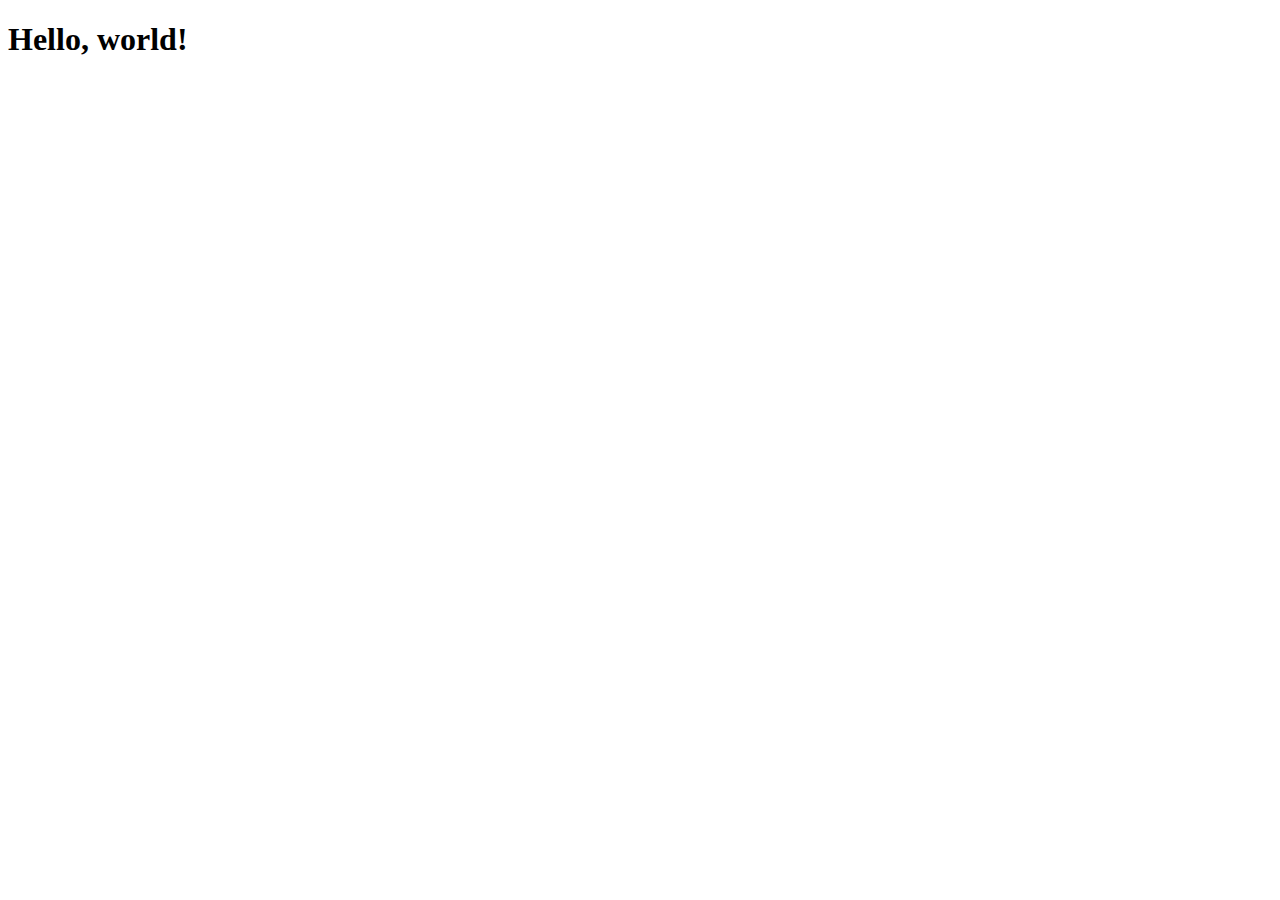
==== index.html @ 7ccb7a23 "Test" ====
<!doctype html>
<html lang="en">
  <head>
    <!-- Required meta tags -->
    <meta charset="utf-8">
    <meta name="viewport" content="width=device-width, initial-scale=1, shrink-to-fit=no">

    <title>TEST</title>
  </head>
  <body>
    <h1>Hello, world! </h1>

  </body>
</html>
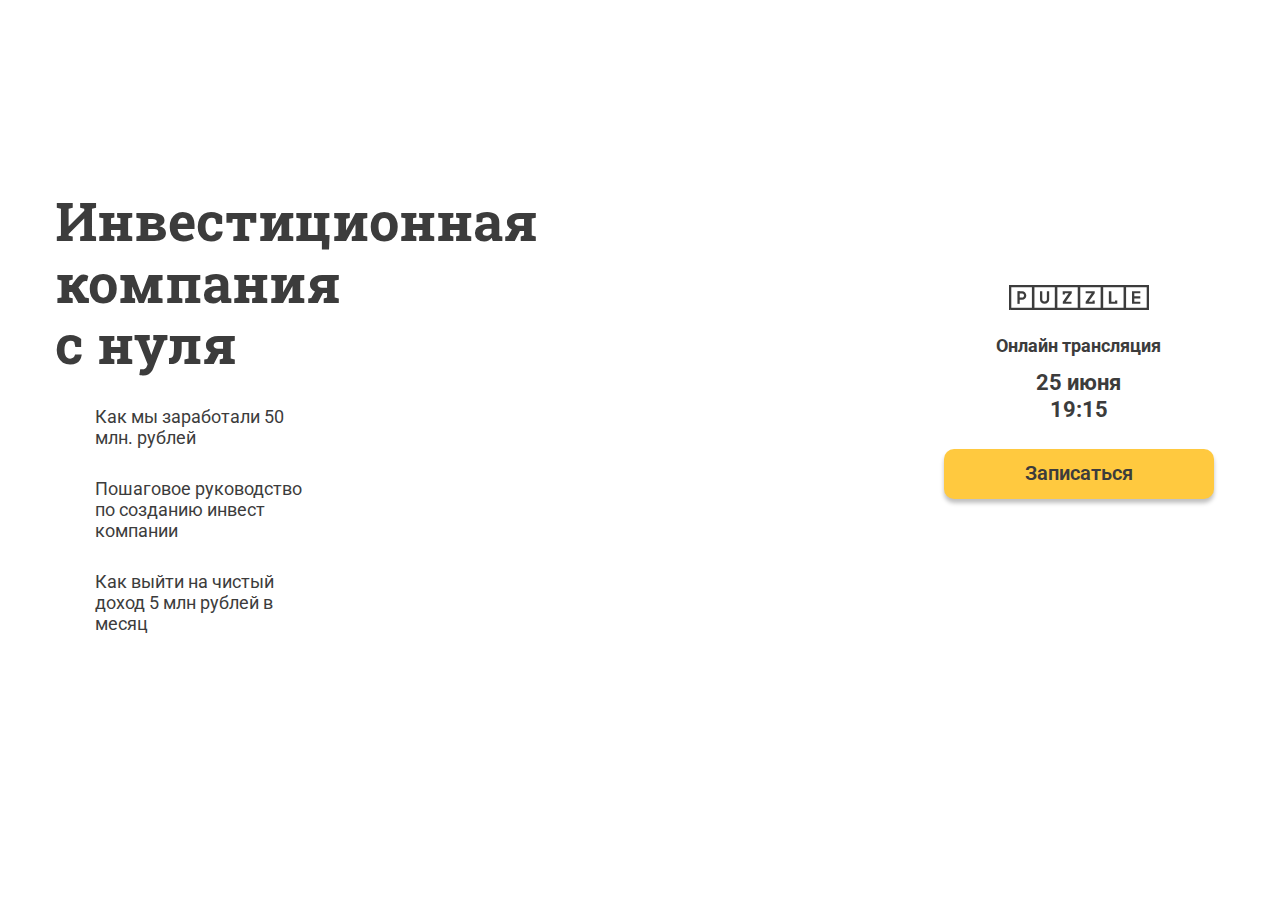
==== commit 1c6fafed: "First screen" ====
--- a/index.html
+++ b/index.html
@@ -5,10 +5,54 @@
     <meta charset="utf-8">
     <meta name="viewport" content="width=device-width, initial-scale=1, shrink-to-fit=no">
 
-    <title>TEST</title>
+    <!-- Bootstrap CSS -->
+    <link rel="stylesheet" href="https://stackpath.bootstrapcdn.com/bootstrap/4.3.1/css/bootstrap.min.css" integrity="sha384-ggOyR0iXCbMQv3Xipma34MD+dH/1fQ784/j6cY/iJTQUOhcWr7x9JvoRxT2MZw1T" crossorigin="anonymous">
+    <link href="https://fonts.googleapis.com/css?family=Open+Sans:300,400,600,700,800&amp;subset=cyrillic-ext" rel="stylesheet">
+    <link rel="stylesheet" href="https://use.fontawesome.com/releases/v5.8.2/css/all.css" integrity="sha384-oS3vJWv+0UjzBfQzYUhtDYW+Pj2yciDJxpsK1OYPAYjqT085Qq/1cq5FLXAZQ7Ay" crossorigin="anonymous">
+
+
+    <link rel="stylesheet" href="css/course/main.css">
+    <link rel="stylesheet" href="css/webinar/webinar.css">
+    <title>Puzzle-study</title>
   </head>
   <body>
-    <h1>Hello, world! </h1>
+    <header class="container w_header">
+      <div class="row align-items-center no-gutters">
+        <div class="col-12 col-lg-3 w_header_left">
+          <h1>Инвестиционная компания с нуля</h1>
+          <ul>
+            <li>Как мы заработали 50 млн. рублей</li>
+            <li>Пошаговое руководство по созданию инвест компании</li>
+            <li>Как выйти на чистый доход 5 млн рублей в месяц</li>
+          </ul>
+        </div>
+        <div class="col-12 col-lg-6 w_header_center">
+          <img class="d-lg-none" src="img/webinar/main.svg" alt="">
+        </div>
+        <div class="col-12 col-lg-3 w_header_right">
+          <div class="w_logo_holder">
+            <img src="img/webinar/logo.svg" alt="">
+          </div>
+          <p>Онлайн трансляция</p>
+          <div class="w_date">
+            <p>25 июня<br>19:15</p>
+          </div>
+          <a href="#" class="form-button">Записаться</a>
+        </div>
+
+      </div>
+    </header>
+
+    <!-- Optional JavaScript -->
+    <!-- jQuery first, then Popper.js, then Bootstrap JS -->
+    <script
+  src="https://code.jquery.com/jquery-3.4.1.min.js"
+  integrity="sha256-CSXorXvZcTkaix6Yvo6HppcZGetbYMGWSFlBw8HfCJo="
+  crossorigin="anonymous"></script>
+    <script src="https://cdnjs.cloudflare.com/ajax/libs/popper.js/1.14.7/umd/popper.min.js" integrity="sha384-UO2eT0CpHqdSJQ6hJty5KVphtPhzWj9WO1clHTMGa3JDZwrnQq4sF86dIHNDz0W1" crossorigin="anonymous"></script>
+    <script src="https://stackpath.bootstrapcdn.com/bootstrap/4.3.1/js/bootstrap.min.js" integrity="sha384-JjSmVgyd0p3pXB1rRibZUAYoIIy6OrQ6VrjIEaFf/nJGzIxFDsf4x0xIM+B07jRM" crossorigin="anonymous"></script>
+    <script type="text/javascript" src="assets/js/slick.min.js"></script>   
+    <script type="text/javascript" src="assets/js/general.js"></script>
 
   </body>
 </html>--- a/css/course/main.css
+++ b/css/course/main.css
@@ -0,0 +1,531 @@
+@import url('https://fonts.googleapis.com/css?family=Roboto+Slab:300,400,700|Roboto:300,400,500,700&display=swap&subset=cyrillic-ext');
+@media (min-width: 1200px){
+    .container {
+        max-width: 1240px;
+    }
+}
+header {
+    position: sticky;
+    position: -webkit-sticky;
+    top: 0;
+    background: #fff;
+    z-index: 10;
+    border-bottom: 1px solid #CBCBCB;
+}
+.admin-bar header {
+    top: 32px;
+}
+.admin-bar .container.forms {
+    height: calc(100vh - 32px);
+}
+@media(min-width: 768px){
+    .container.header, .container.footer {
+        padding: 0;
+    }
+}
+
+.description h1, p.h1, h1{
+    font-family: Roboto Slab;
+    font-style: normal;
+    font-weight: bold;
+    font-size: 18px;
+    line-height: 21px;
+    color: #3C3C3C;
+}
+.forms h1{
+    font-family: Roboto Slab;
+    font-style: normal;
+    font-weight: bold;
+    font-size: 36px;
+    line-height: 41px;
+    text-align: center;
+    color: #3C3C3C;
+    
+}
+.description h1 span, p.h1 span{
+    color:#0078D8;
+}
+p.h1{
+    text-align: center;
+    width: 100%;
+}
+p.h1 span {
+    font-weight: normal;
+    margin-top: 5px;
+    display: inline-block;
+}
+.courselogo {
+    float: left;
+    margin-right: 30px;
+}
+.header-left{
+    align-items: center;
+    display: flex;
+    height: 140px;
+}
+.footer-left{
+    align-items: center;
+    display: flex;
+    height: 80px;
+}
+.footer-left a:hover{
+    text-decoration: none;
+}
+.header-right{
+    align-items: flex-end;
+    display: flex;
+    height: 140px;
+}
+.footer-right{
+    align-items: center;
+    display: flex;
+    height: 80px;
+}
+.footer-right a, .form-button {
+    color: #3C3C3C;
+    font-size: 20px;
+    font-family: 'Roboto',Arial,sans-serif;
+    line-height: 1.45;
+    font-weight: 600;
+    border-width: 1px;
+    border-radius: 10px;
+    background-color: #ffc93f;
+    background-position: center center;
+    border-color: transparent;
+    border-style: solid;
+    transition: background-color 0.2s ease-in-out, color 0.2s ease-in-out, border-color 0.2s ease-in-out;
+    margin-left: auto;
+    margin-right: auto;
+    width: 100%;
+    height: 50px;
+    line-height: 47px;
+    text-align: center;
+    box-shadow: 0px 4px 4px rgba(0, 0, 0, 0.25);
+}
+.footer-right a:hover,  .form-button:hover{
+    text-decoration: none;
+    background-color: #FFE600;
+}
+.footer-right a:active,  .form-button:active{
+    background-color: #FFE600;
+}
+ .form-button{
+    width: 270px;
+    margin-left: auto;
+    margin-right: auto;
+    display: block;
+ }
+.main{
+    background: #f6f6f6;
+}
+.table-row{
+    border-bottom: 1px solid #CBCBCB;
+}
+.ico {
+    width: 30px;
+    text-align: center;
+    display: flex;
+    float: left;
+    margin-right: 21px;
+    height: 60px;
+    align-items: center;
+}
+.ico img {
+    max-width: 100%;
+    height: auto;
+}
+.item-description p {
+    display: flex;
+    align-items: center;
+    margin-bottom: 0;
+    font-weight: normal;
+    font-size: 18px;
+    line-height: 27px;
+    font-family: Roboto;
+    color: #3c3c3c;
+    min-height: 60px;
+}
+.item-description.preferences {
+    padding-left: 80px;
+    position: relative;
+}
+.item-description.preferences:before {
+    content: "";
+    width: 5px;
+    height: 5px;
+    border-radius: 50%;
+    background: #333;
+    position: absolute;
+    left: 67px;
+    /*top: calc(50% - 2.5px);*/
+    top:12px;
+}
+.item-description.preferences {
+    padding-left: 80px;
+    position: relative;
+    font-family: Roboto;
+    font-style: normal;
+    font-weight: normal;
+    font-size: 16px;
+    line-height: 152.34%;
+    display: flex;
+    min-height: 29px;
+    align-items: center;
+}
+.container.table-content {
+    padding: 0;
+}
+.item-option .ico {
+    width: 100%;
+    text-align: center;
+    margin-left: auto;
+    margin-right: auto;
+}
+
+.footer-left p {
+    margin-bottom: 0;
+    font-family: Roboto;
+    font-style: normal;
+    font-weight: bold;
+    font-size: 18px;
+    line-height: 130%;
+    color: #3C3C3C;
+    text-align: left;
+}
+.footer-left a {
+    color: #0078D8;
+    font-weight: 400;
+    text-decoration: underline;
+    font-family: Roboto;
+    font-style: normal;
+    font-size: 18px;
+    line-height: 130%;
+}
+
+/**********/
+.form-control:hover, .form-control:focus{
+    border-color:#003388;
+    box-shadow: none;
+}
+.form-control:hover::placeholder{
+    color: #0A172D;
+}
+.form-control.is-invalid, 
+.was-validated .form-control:invalid,
+.form-control.is-valid, 
+.was-validated .form-control:valid {
+    background-image: none;
+    padding-right: 12px;
+}
+
+section.container.forms {
+    height: 100vh;
+}
+section.container.forms > .row{
+    height: 100%;
+}
+.form-control {
+    width: 270px;
+    height: 50px;
+    font-size: 16px;
+    margin-left: auto;
+    margin-right: auto;
+    margin-bottom: 16px;
+}
+.course-form-holder{
+   margin-top: -136px;
+
+}
+.form-header{
+    text-align: center;
+    width: 100%;
+    margin-bottom: 40px;
+    /*margin-top: calc(100% - 185px);*/
+}
+.form-header.thanks{
+    /*margin-top: 0;*/
+    margin-bottom: 50px;
+    /*margin-top: calc(75% - 268px);*/
+}
+.form-header h2 {
+    font-family: Roboto;
+    font-style: normal;
+    font-weight: normal;
+    font-size: 30px;
+    line-height: 35px;
+    text-align: center;
+    color: #3C3C3C;
+}
+.form-footer {
+    text-align: center;
+    width: 100%;
+    margin-bottom: 68px;
+    position: absolute;
+    width: 100%;
+    left: 0;
+    bottom: 0;
+}
+.forms h3 {
+    font-family: Roboto;
+    font-style: normal;
+    font-weight: bold;
+    font-size: 18px;
+    line-height: 21px;
+    text-align: center;
+    color: #3C3C3C;
+    margin-bottom: 20px;
+}
+.form-footer a{
+    font-family: Roboto;
+    font-style: normal;
+    font-weight: normal;
+    font-size: 16px;
+    line-height: 26px;
+    text-align: center;
+    text-decoration-line: underline;
+    color: #003388;
+}
+.form-footer a:hover{
+    text-decoration: none;
+}
+.form-footer p{
+    font-family: Roboto;
+    font-style: normal;
+    font-weight: normal;
+    font-size: 16px;
+    line-height: 26px;
+    text-align: center;
+    color: #000;
+}
+.vk-img-holder {
+    float: left;
+    width: 70px;
+    margin-right: 20px;
+}
+.vk-img-holder img{
+    width: 100%;
+    height: auto;
+}
+.vk-text p {
+    font-family: Roboto;
+    font-style: normal;
+    font-weight: bold;
+    font-size: 18px;
+    line-height: 21px;
+    color: #003388;
+}
+.vk-text span {
+    font-family: Roboto;
+    font-style: normal;
+    font-weight: normal;
+    font-size: 14px;
+    line-height: 21px;
+    color: #000;
+}
+.vk {
+    border: 1px solid #8B8B8B;
+    float: left;
+    width: 100%;
+    border-radius: 5px;
+    padding: 10px;
+    display: flex;
+    padding-right: 30px;
+}
+.vk-text {
+    float: left;
+}
+a.vk-link:hover .vk-text p {
+    color: #0078D8;
+}
+.vk-logo-holder {
+    width: 46px;
+    height: 28px;
+    background: url('../../img/course/vk_logo.png') no-repeat center;
+
+}
+a.vk-link:hover .vk-logo-holder{
+    background: url('../../img/course/vk_logo_hover.png') no-repeat center;
+}
+a.vk-link:hover .vk{
+    border: 1px solid #0047FF;
+}
+footer {
+    position: sticky;
+    position: -webkit-sticky;
+    bottom: 0;
+    background: #fff;
+    border-top: 1px solid #CBCBCB;
+}
+.form-group input {
+    text-align: center;
+}
+section.main:last-child .table-row {
+    border-bottom: none;
+}
+@media (min-width: 1200px){
+    .form-header{
+        /*margin-top: calc(75% - 185px);*/
+    }
+    .form-header.thanks{
+       /* margin-top: 0;*/
+       /*margin-top: calc(75% - 268px);*/
+    }
+
+}
+@media (max-width: 991px){
+
+    .admin-bar .container.forms {
+        height: calc(100vh - 46px);
+    }
+    .form-header {
+        margin-top: 70px;
+        margin-bottom: 0;
+    }
+    .item-description p {
+        float: left;
+        width: calc(100% - 81px);
+    }
+    .mobile-pref{
+        margin-right: 0;
+    }
+    .form-footer{
+        position: relative;
+        margin-bottom: 35px;
+    }
+    header {
+        position: relative;
+    }
+    .admin-bar header {
+        top: 0;
+    }
+    .container.footer{
+        position: relative;
+        padding: 0;
+    }
+    .header-left {
+        align-items: flex-start;
+        height: unset;
+        padding: 30px 20px 20px 20px;
+    }
+    .item-description {
+        padding-left: 30px;
+        padding-right: 30px;
+    }
+    .item-description.preferences {
+        padding-left: 45px;
+    }
+    .item-description.preferences:before{
+        left: 30px;
+    }
+    .slider_holder_arrows div.slider-item {
+        font-family: Roboto Slab;
+        font-style: normal;
+        font-weight: bold;
+        font-size: 18px;
+        line-height: 114.74%;
+        align-items: flex-start;
+        position: relative;
+        
+        height: 180px;
+        display: inline-flex;
+    }
+     .slider_holder_arrows p {
+        width: calc(100% - 100px);
+        margin-left: 50px;
+        text-align: center;
+        padding-top: 20px;
+    }
+    .slide-m-next.slick-arrow {
+        position: absolute;
+        top: 0;
+        right: 0px;
+        z-index: 100;
+        display: flex;
+        align-items: flex-start;
+        height: 100%;
+        padding-right: 35px;
+        padding-top: 45px;
+        width: 45%;
+    }
+    .slide-m-prev.slick-arrow {
+        position: absolute;
+        top: 0;
+        z-index: 100;
+        height: 100%;
+        display: flex;
+        align-items: flex-start;
+        left: 0px;
+        padding-left: 35px;
+        padding-top: 45px;
+        width: 45%;
+    }
+    .slide-m-next.slick-arrow img {
+        /* float: right; */
+        position: absolute;
+        right: 35px;
+    }
+    .slide-m-prev.slick-arrow img {
+        /* float: right; */
+        position: absolute;
+        left: 35px;
+    }
+    .slider_holder_arrows.slick-initialized.slick-slider span {
+        color: #0078D8;
+        margin-top: 20px;
+        display: inline-block;
+        font-weight: normal;
+    }
+    footer.container-fluid {
+        position: sticky;
+        position: -webkit-sticky;
+        bottom: 0;
+        background: #fff;
+        padding: 0;
+    }
+    .footer-right {
+        width: 100%;
+        position: absolute;
+        bottom: 0;
+        z-index: 200;
+        height: 60px;
+    }
+    .footer-right a {
+        height: 60px;
+        line-height: 60px;
+        border-radius: 0;
+        box-shadow: none;
+    }
+    .vk {
+        position: relative;
+        display: block;
+        text-align: center;
+        padding-right: 10px;
+    }
+    .vk-img-holder img{
+        width: 70px;
+
+    }
+    .vk div {
+        width: 100%;
+    }
+    .vk-img-holder.align-self-center {
+        margin-top: 20px;
+        margin-bottom: 40px;
+        margin-right: 0;
+    }
+    .vk-logo-holder.align-self-center.ml-auto {
+        margin-top: 20px;
+        margin-bottom: 23px;
+        float: left;
+    }
+    .item-description.preferences:before {
+        top: calc(50% - 2.5px);
+        
+    }
+    .forms h1 {
+        margin-bottom: 35px;
+    }
+    .form-header.thanks {
+        margin-bottom: 20px;
+    }
+}
--- a/css/webinar/webinar.css
+++ b/css/webinar/webinar.css
@@ -0,0 +1,120 @@
+@media (min-width: 1200px){
+	.container {
+	    max-width: 1170px;
+	    padding: 0;
+	}
+}
+header.container.w_header {
+    position: relative;
+    top: unset;
+    border: unset;
+    background: url(../../img/webinar/main.svg)no-repeat center;
+    /*background-size: 670px;*/
+    padding-top: 120px;
+    padding-bottom: 120px;
+    margin-bottom: 50px;
+}
+.w_header_left {
+    z-index: 1;
+    padding-top: 70px;
+ }
+.w_header_left h1 {
+    font-family: Roboto Slab;
+    font-style: normal;
+    font-weight: bold;
+    font-size: 54px;
+    line-height: 114.74%;
+    color: #3C3C3C;
+}
+.w_header_left ul{
+	list-style: none;
+	width: 270px;
+	margin-top: 31px;
+}
+.w_header_left ul li{
+	position: relative;
+	font-family: Roboto;
+	font-style: normal;
+	font-weight: normal;
+	font-size: 18px;
+	line-height: 21px;
+	color: #3C3C3C;
+	margin-bottom: 30px;
+}
+.w_header_left ul li:before{
+	content:"";
+	position: absolute;
+	background: url(../../img/webinar/star.svg)no-repeat center;
+	width: 24px;
+	height: 24px;
+	top:0;
+	left:-40px;
+}
+.w_header_center img {
+    width: 100%;
+    height: auto;
+}
+.w_header_right{
+	text-align: center;
+}
+.w_header_right p {
+    font-family: Roboto;
+    font-style: normal;
+    font-weight: bold;
+    font-size: 18px;
+    line-height: 21px;
+    text-align: center;
+    color: #3c3c3c;
+    margin-top: 25px;
+    margin-bottom: 13px;
+}
+.w_date p {
+    font-family: Roboto;
+    font-style: normal;
+    font-weight: bold;
+    font-size: 22px;
+    line-height: 126.19%;
+    text-align: center;
+    margin-top: 0;
+    margin-bottom: 25px;
+    
+}
+
+@media (max-width: 1199px){
+	.w_header_left h1{
+		font-size: 39px;
+	}
+	.w_header_left {
+       padding-top: 45px;
+	   padding-bottom: 85px;
+	}
+}
+
+@media (max-width: 991px){
+	.container{
+		padding: 0 20px;
+	}
+	header.container.w_header {
+	    background: none;
+	    padding-top: 43px;
+	    padding-bottom: 0;
+	}
+	.w_header_left ul {
+	    width: 100%;
+	   
+	}
+	.w_header_left {
+	    padding-top: 0px;
+	}
+	.w_header_left h1{
+		font-size: 36px;
+	}
+	.w_header_center {
+	    margin: 0 -20px;
+	    margin-bottom: 82px;
+	}
+	.w_header_center img {
+	    width: calc(100% + 40px);
+	}
+
+}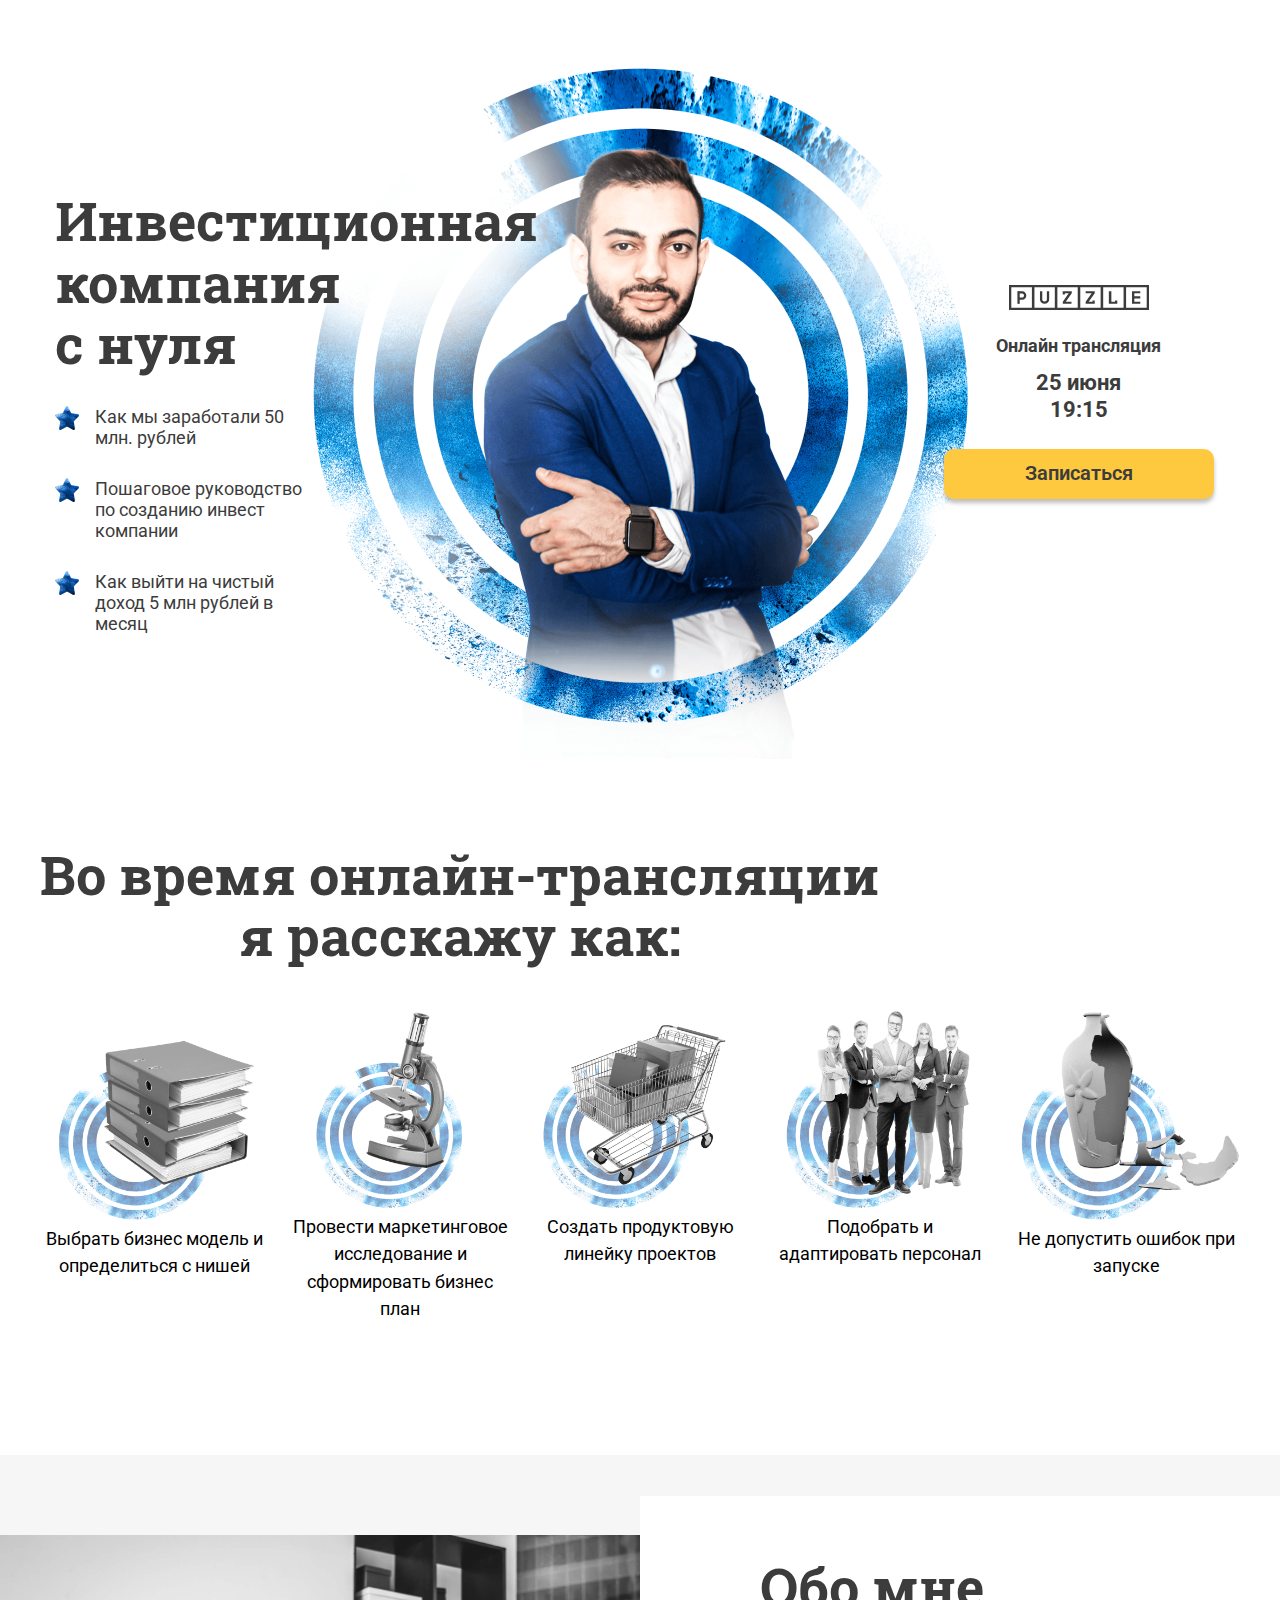
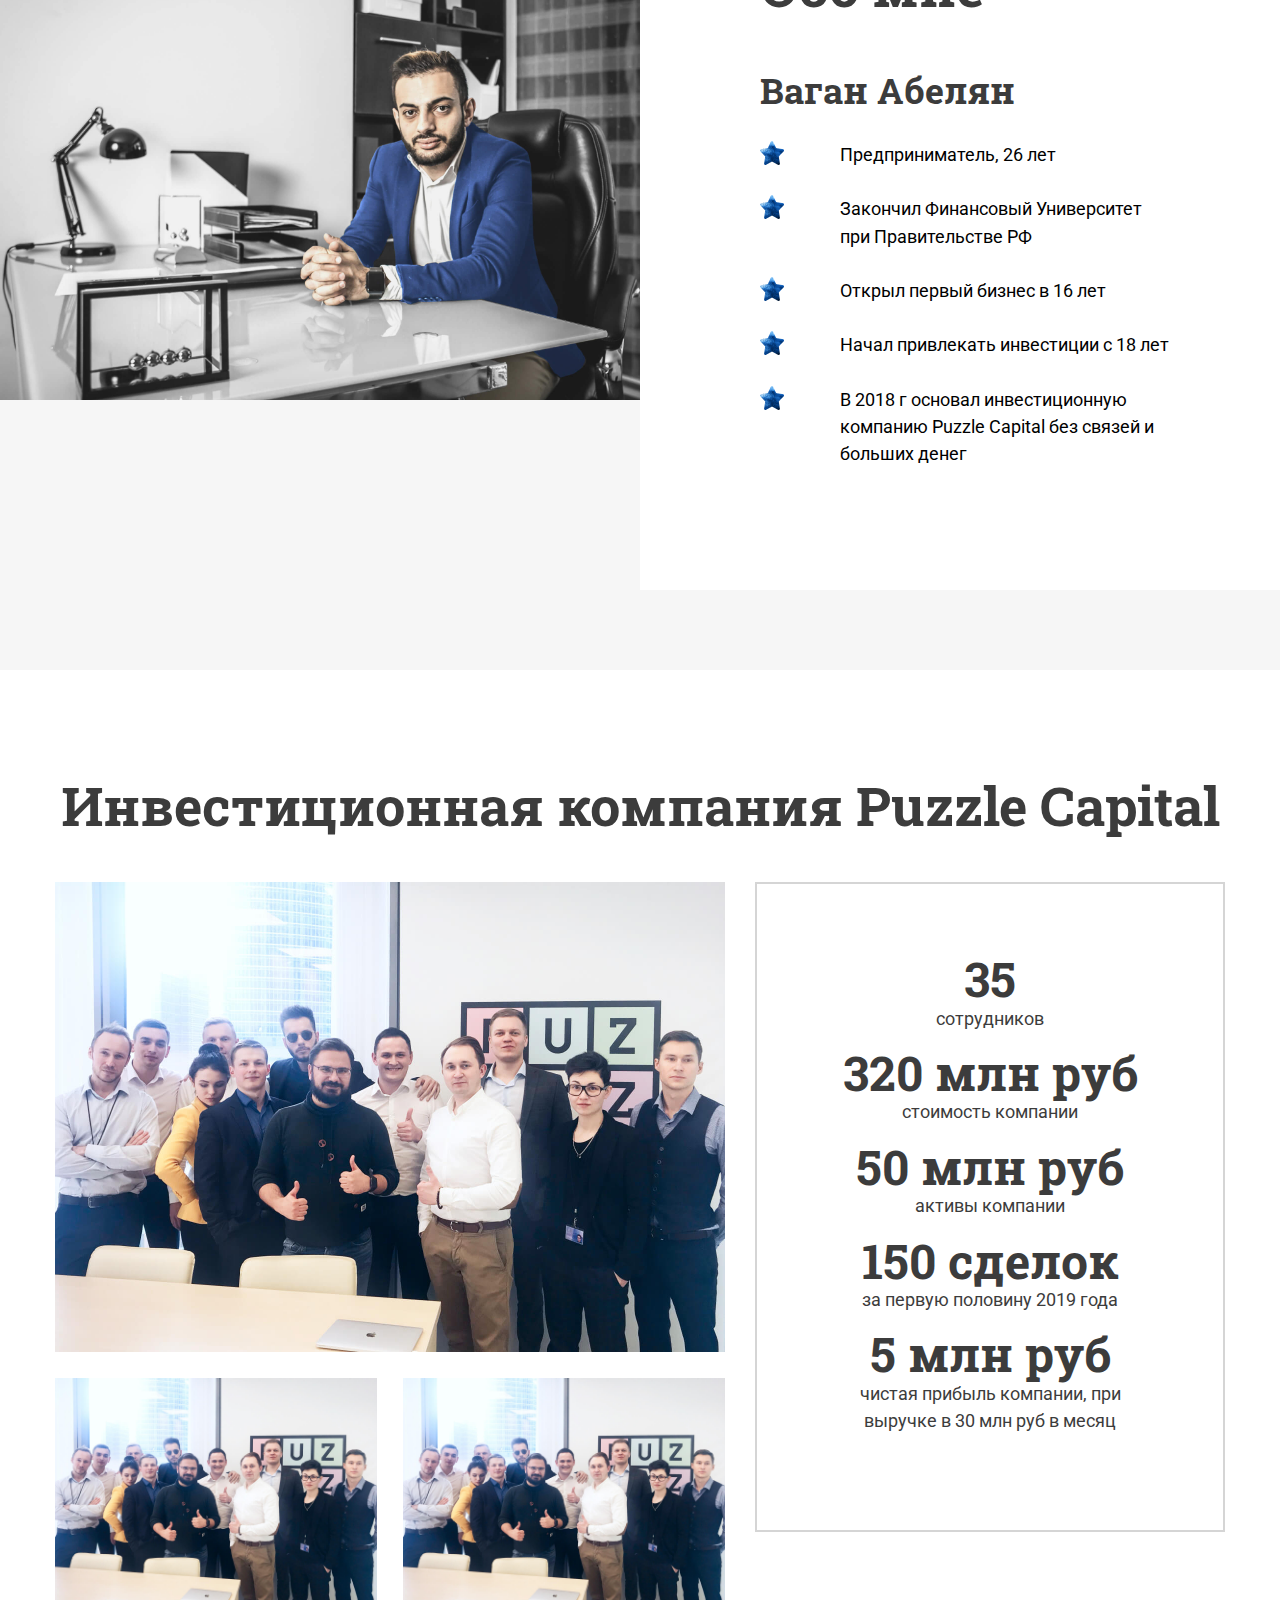
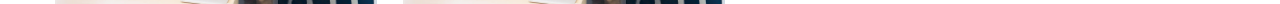
==== commit 80c67863: "Add 2, 3, 4 screens" ====
--- a/index.html
+++ b/index.html
@@ -27,7 +27,7 @@
           </ul>
         </div>
         <div class="col-12 col-lg-6 w_header_center">
-          <img class="d-lg-none" src="img/webinar/main.svg" alt="">
+          <img class="d-lg-none" src="img/webinar/main.png" alt="">
         </div>
         <div class="col-12 col-lg-3 w_header_right">
           <div class="w_logo_holder">
@@ -42,6 +42,75 @@
 
       </div>
     </header>
+    <section class="container w_content">
+      <div class="row">
+        <h2>Во время онлайн-трансляции <br>я расскажу как: </h2>
+        <div class="w_content_items">
+          <div class="w_item">
+            <img src="img/webinar/item1.png" alt="">
+            <p>Выбрать бизнес модель и определиться с нишей</p>
+          </div>
+          <div class="w_item">
+            <img src="img/webinar/item2.png" alt="">
+            <p>Провести маркетинговое исследование и сформировать бизнес план</p>
+          </div>
+          <div class="w_item">
+            <img src="img/webinar/item3.png" alt="">
+            <p>Создать продуктовую линейку проектов</p>
+          </div>
+          <div class="w_item">
+            <img src="img/webinar/item4.png" alt="">
+            <p>Подобрать и адаптировать персонал</p>
+          </div>
+          <div class="w_item">
+            <img src="img/webinar/item5.png" alt="">
+            <p>Не допустить ошибок при запуске</p>
+          </div>
+        </div>
+      </div>
+    </section>
+
+    <section class="container-fluid w_about_founder">
+      <div class="row">
+        <div class="w_founder-photo">
+          <img class="d-none d-lg-inline" src="img/webinar/founder.jpg" alt="">
+          <img class ="d-lg-none" src="img/webinar/founder-m.jpg" alt="">
+        </div>
+        <div class="w_founder_text_holder">
+          <div class="w_founder_text">
+            <h2>Обо мне</h2>
+            <h3>Ваган Абелян</h3>
+            <ul>
+              <li>Предприниматель, 26 лет </li>
+              <li>Закончил Финансовый Университет при Правительстве РФ</li>
+              <li>Открыл первый бизнес в 16 лет</li>
+              <li>Начал привлекать инвестиции с 18 лет </li>
+              <li>В 2018 г основал инвестиционную компанию Puzzle Capital без связей и больших денег</li>
+            </ul>
+          </div>
+        </div>
+      </div>
+    </section>
+
+    <section class="container w_about_company">
+      <div class="row">
+        <h2>Инвестиционная компания Puzzle Capital</h2>
+        <div class="col-12 col-lg-7 w_photos">
+          <img class="w_photo w_photo_first" src="img/webinar/photo1.jpg" alt="">
+          <img class="w_photo" src="img/webinar/photo1.jpg" alt="">
+          <img class="w_photo" src="img/webinar/photo1.jpg" alt="">
+        </div>
+        <div class="col-12 col-lg-5 w_facts_holderw_about_facts">
+          <div class="w_about_facts">
+            <p><span class="text-big">35</span><br><span>сотрудников</span></p>
+            <p><span class="text-big">320 млн руб</span><br><span>стоимость компании</span></p>
+            <p><span class="text-big">50 млн руб</span><br><span>активы компании</span></p>
+            <p><span class="text-big">150 сделок</span><br><span>за первую половину 2019 года</span></p>
+            <p><span class="text-big">5 млн руб</span><br><span>чистая прибыль компании, при выручке в 30 млн руб в месяц</span></p>
+          </div>
+        </div>
+      </div>
+    </section>
 
     <!-- Optional JavaScript -->
     <!-- jQuery first, then Popper.js, then Bootstrap JS -->
--- a/css/webinar/webinar.css
+++ b/css/webinar/webinar.css
@@ -8,11 +8,11 @@
     position: relative;
     top: unset;
     border: unset;
-    background: url(../../img/webinar/main.svg)no-repeat center;
-    /*background-size: 670px;*/
+    background: url(../../img/webinar/main.png)no-repeat center;
+    background-size: 730px;
     padding-top: 120px;
     padding-bottom: 120px;
-    margin-bottom: 50px;
+    margin-bottom: 60px;
 }
 .w_header_left {
     z-index: 1;
@@ -44,7 +44,8 @@
 .w_header_left ul li:before{
 	content:"";
 	position: absolute;
-	background: url(../../img/webinar/star.svg)no-repeat center;
+	background: url(../../img/webinar/star.png)no-repeat center;
+	background-size: contain;
 	width: 24px;
 	height: 24px;
 	top:0;
@@ -79,7 +80,171 @@
     margin-bottom: 25px;
     
 }
+.w_content h2{
+	font-family: Roboto Slab;
+	font-style: normal;
+	font-weight: bold;
+	font-size: 54px;
+	line-height: 114.74%;
+	text-align: center;
+	color: #3C3C3C;
+	margin-bottom: 40px;
+}
+.w_content_items {
+    float: left;
+    padding-bottom: 116px;
+}
+.w_item{
+	width: 20%;
+	text-align: center;
+	float: left;
+	padding-left: 12px;
+	padding-right: 12px;
+}
+.w_item:first-child{
+	padding-left: 0;
+}
+.w_item:last-child{
+	padding-right: 0;
+}
+.w_item img{
+	max-width: 100%;
+	height: auto;
+}
+.w_item p{
+	font-family: Roboto;
+	font-style: normal;
+	font-weight: normal;
+	font-size: 18px;
+	line-height: 152.34%;
+	text-align: center;
+	color: #000000;
+}
+.w_about_founder{
+	padding-top: 80px;
+	padding-bottom: 80px;
+	position: relative;
+	background: #F6F6F6;
+	wi
+}
+.w_founder-photo{
+	float: left;
+	width: 65%;
+	margin-bottom: 190px;
+}
+.w_founder-photo img{
+	width: 100%;
+	height: auto;
+}
+.w_founder_text_holder{
+	position: absolute;
+	right: 0;
+	bottom: 80px;
+	padding-top: 60px;
+	padding-left: 120px;
+	padding-bottom: 95px;
+	width: 50%;
+	background: #fff;
+}
+.w_founder_text ul{
+	list-style: none;
+	padding-left: 80px;
+	width: 415px;
+}
+.w_founder_text ul li{
+	font-family: Roboto;
+	font-style: normal;
+	font-weight: normal;
+	font-size: 18px;
+	line-height: 152.34%;
+	color: #000;
+	position: relative;
+	margin-bottom: 27px;
+}
+.w_founder_text ul li:before{
+	content:"";
+	position: absolute;
+	background: url(../../img/webinar/star.png)no-repeat center;
+	background-size: contain;
+	width: 24px;
+	height: 24px;
+	top:0;
+	left:-80px;
+}
+.w_founder_text h2{
+	font-family: Roboto Slab;
+	font-style: normal;
+	font-weight: bold;
+	font-size: 54px;
+	line-height: 114.74%;
+	color: #3C3C3C;
+	margin-bottom: 52px;
+}
+.w_founder_text h3{
+	font-family: Roboto Slab;
+	font-style: normal;
+	font-weight: bold;
+	font-size: 36px;
+	line-height: 41px;
+	color: #3C3C3C;
+	margin-bottom: 30px;
+}
+.w_about_company h2 {
+    font-family: Roboto Slab;
+    font-style: normal;
+    font-weight: bold;
+    font-size: 54px;
+    line-height: 114.74%;
+    text-align: center;
+    color: #3C3C3C;
+    width: 100%;
+    margin: 105px 0 46px;
+}
+img.w_photo {
+    width: calc(50% - 13px);
+    float: left;
 
+}
+img.w_photo:nth-child(2) {
+    margin-right: 13px;
+}
+img.w_photo:nth-child(3) {
+    margin-left: 13px;
+}
+img.w_photo.w_photo_first {
+    width: 100%;
+    margin-bottom: 26px;
+}
+.w_about_facts {
+    padding: 70px 70px 80px 70px;
+    border: 2px solid #D5D5D5;
+	box-sizing: border-box;
+}
+.w_about_facts p {
+    font-family: Roboto;
+    font-style: normal;
+    font-weight: normal;
+    font-size: 18px;
+    line-height: 152.34%;
+    
+    align-items: center;
+    text-align: center;
+    color: #3C3C3C;
+    width: 100%;
+}
+.w_about_facts p span{
+	width: 100%;
+}
+.w_about_facts p span.text-big {
+    font-family: Roboto Slab;
+    font-style: normal;
+    font-weight: bold;
+    font-size: 48px;
+    line-height: 50px;
+    
+    align-items: center;
+    text-align: center;
+}
 @media (max-width: 1199px){
 	.w_header_left h1{
 		font-size: 39px;
@@ -116,5 +281,52 @@
 	.w_header_center img {
 	    width: calc(100% + 40px);
 	}
-
+	.w_item {
+	    width: 100%;
+	    padding: 0;
+	    padding-left: 70px;
+	    padding-right: 70px;
+	    margin-bottom: 45px;
+	}
+	.w_item:first-child{
+		padding-left: 70px;
+	}
+	.w_item:last-child{
+		padding-right: 70px;
+	}
+	.w_content h2 {
+	    font-size: 36px;
+	}
+	header.container.w_header{
+		margin-bottom: 43px;
+	}
+	.w_founder-photo {
+	    width: 100%;
+	    margin-bottom: 0;
+	}
+	.w_founder_text_holder {
+	    position: relative;
+	    width: calc(100% - 40px);
+	    margin-left: 20px;
+	    padding-left: 20px;
+   		padding-right: 20px;
+   		padding-top: 55px;
+   		padding-bottom: 40px;
+	}
+	.w_founder_text h2{
+		font-size: 36px;
+		text-align: center;
+		margin-bottom: 7px;
+	}
+	.w_founder_text h3{
+		text-align: center;
+		margin-bottom: 50px;
+	}
+	.w_founder_text ul{
+		width: calc(100% - 40px);
+		padding-left: 60px;
+	}
+	.w_founder_text ul li:before{
+		left: -60px;
+	}
 }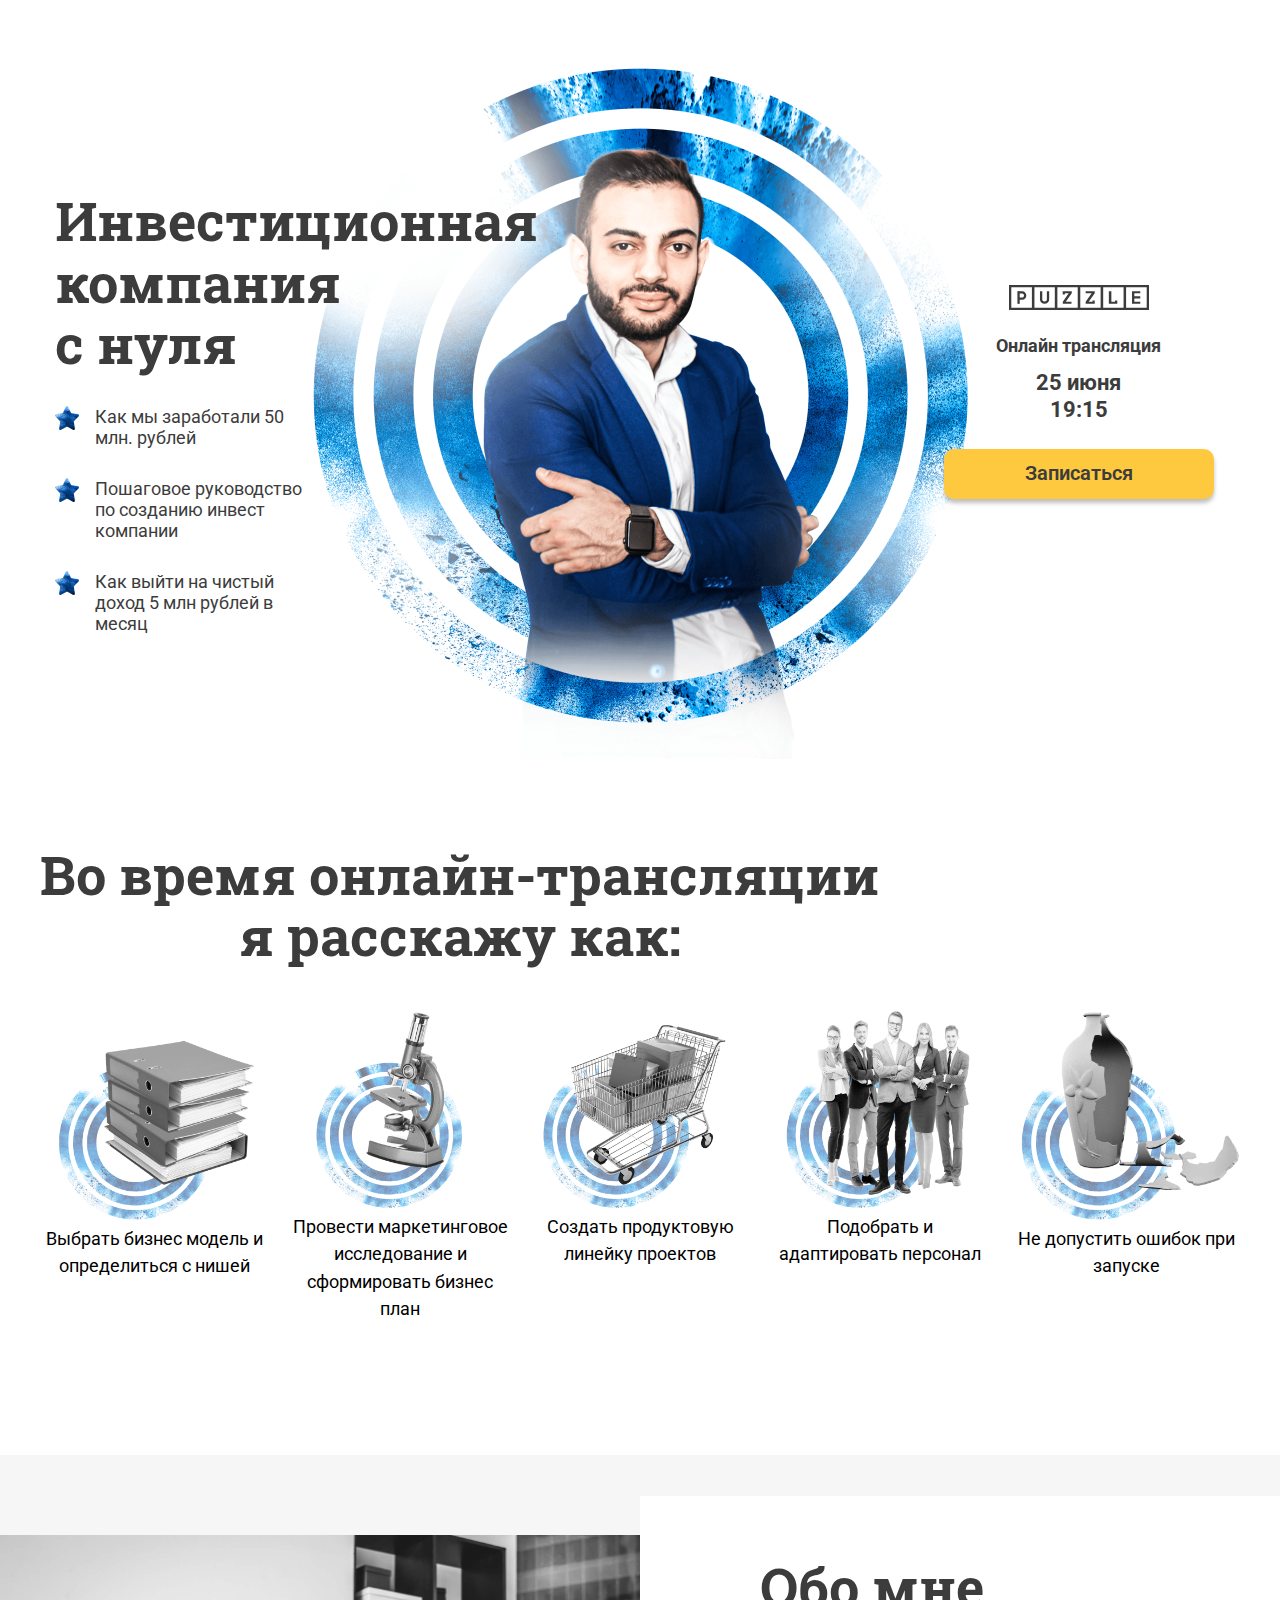
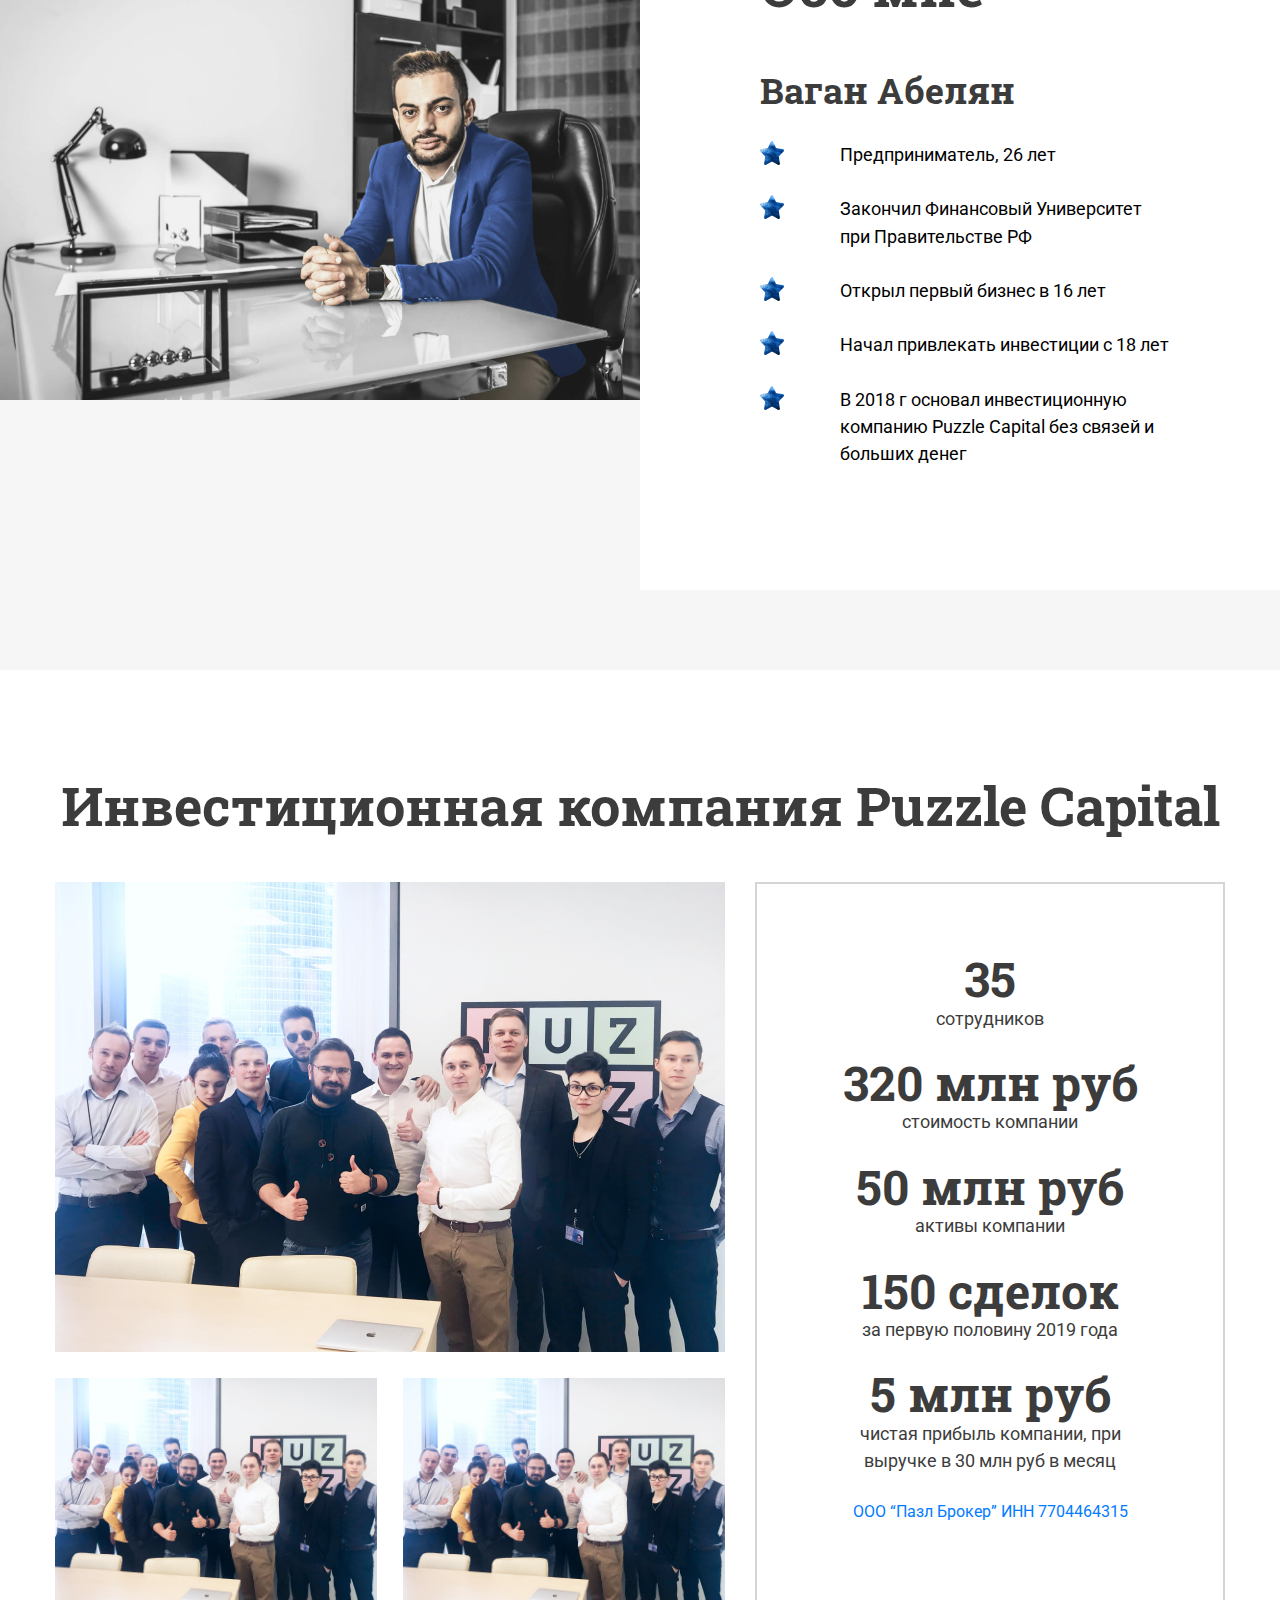
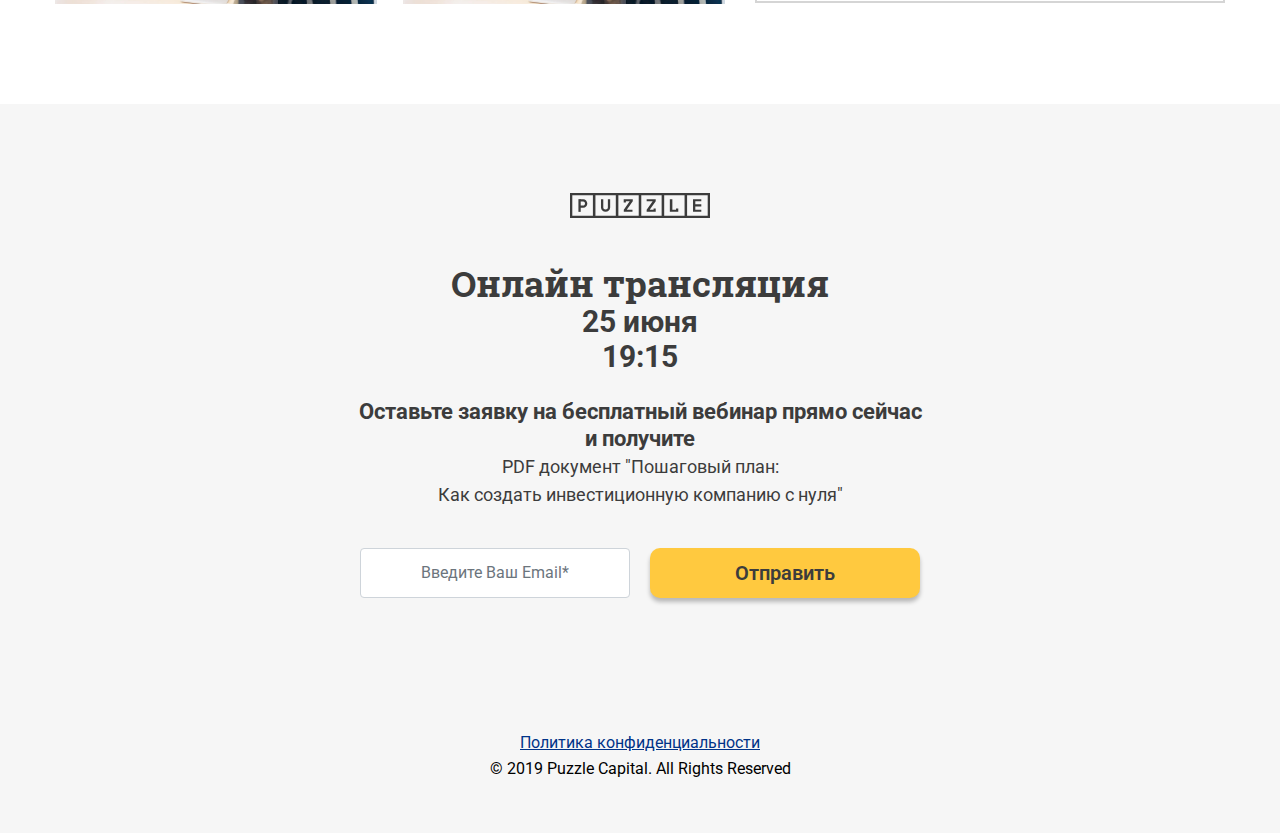
==== commit e08f7db5: "Webinar page done (without testing)" ====
--- a/index.html
+++ b/index.html
@@ -107,7 +107,42 @@
             <p><span class="text-big">50 млн руб</span><br><span>активы компании</span></p>
             <p><span class="text-big">150 сделок</span><br><span>за первую половину 2019 года</span></p>
             <p><span class="text-big">5 млн руб</span><br><span>чистая прибыль компании, при выручке в 30 млн руб в месяц</span></p>
+            <a href="#">ООО “Пазл Брокер” ИНН 7704464315</a>
           </div>
+        </div>
+      </div>
+    </section>
+
+    <section class="container-fluid w_footer">
+      <div class="container">
+        <div class="row">
+            <div class="col-12 col-lg-8 offset-lg-2 col-xl-6 offset-xl-3 w_logo_holder">
+              <img src="img/webinar/logo.svg" alt="">
+            </div>
+            <h2>Онлайн трансляция</h2>
+            <div class="col-12 col-lg-8 offset-lg-2 col-xl-6 offset-xl-3 w_date">
+              <p>25 июня<br>19:15</p>
+            </div>
+            <div class="col-12 col-lg-8 offset-lg-2 col-xl-6 offset-xl-3 w_footer_text">
+              <p><span>Оставьте заявку на бесплатный вебинар прямо сейчас и получите</span><br>PDF документ "Пошаговый план:<br>Как создать инвестиционную компанию с нуля"</p>
+            </div>
+
+            <form class="col-12 col-lg-8 offset-lg-2 col-xl-6 offset-xl-3 needs-validation" novalidate="">
+              <div class="form-row">
+                <div class="col-12 col-lg-6 form-group">
+                 <input type="email" class="form-control" id="formGroupExampleInput2" placeholder="Введите Ваш Email*" required="">
+                </div>
+                <div class="col-12 col-lg-6">
+                  <button class="form-button" type="submit">Отправить</button>
+                </div>
+              </div>
+            </form>
+
+            <div class="form-footer">
+              <a href="#">Политика конфиденциальности</a>
+              <p>© 2019 Puzzle Capital. All Rights Reserved</p>
+            </div>
+            
         </div>
       </div>
     </section>
@@ -122,6 +157,26 @@
     <script src="https://stackpath.bootstrapcdn.com/bootstrap/4.3.1/js/bootstrap.min.js" integrity="sha384-JjSmVgyd0p3pXB1rRibZUAYoIIy6OrQ6VrjIEaFf/nJGzIxFDsf4x0xIM+B07jRM" crossorigin="anonymous"></script>
     <script type="text/javascript" src="assets/js/slick.min.js"></script>   
     <script type="text/javascript" src="assets/js/general.js"></script>
+    <script>
+          // Example starter JavaScript for disabling form submissions if there are invalid fields
+          (function() {
+            'use strict';
+            window.addEventListener('load', function() {
+              // Fetch all the forms we want to apply custom Bootstrap validation styles to
+              var forms = document.getElementsByClassName('needs-validation');
+              // Loop over them and prevent submission
+              var validation = Array.prototype.filter.call(forms, function(form) {
+                form.addEventListener('submit', function(event) {
+                  if (form.checkValidity() === false) {
+                    event.preventDefault();
+                    event.stopPropagation();
+                  }
+                  form.classList.add('was-validated');
+                }, false);
+              });
+            }, false);
+          })();
+          </script>
 
   </body>
 </html>--- a/css/webinar/webinar.css
+++ b/css/webinar/webinar.css
@@ -189,6 +189,9 @@
 	color: #3C3C3C;
 	margin-bottom: 30px;
 }
+.w_about_company {
+    padding-bottom: 100px;
+}
 .w_about_company h2 {
     font-family: Roboto Slab;
     font-style: normal;
@@ -216,9 +219,10 @@
     margin-bottom: 26px;
 }
 .w_about_facts {
-    padding: 70px 70px 80px 70px;
+    padding: 70px 70px 77px 70px;
     border: 2px solid #D5D5D5;
 	box-sizing: border-box;
+	text-align: center;
 }
 .w_about_facts p {
     font-family: Roboto;
@@ -226,11 +230,14 @@
     font-weight: normal;
     font-size: 18px;
     line-height: 152.34%;
-    
+    margin-bottom: 26px;
     align-items: center;
     text-align: center;
     color: #3C3C3C;
     width: 100%;
+}
+.w_about_facts p:last-child{
+	margin-bottom: 34px;
 }
 .w_about_facts p span{
 	width: 100%;
@@ -245,6 +252,63 @@
     align-items: center;
     text-align: center;
 }
+.w_about_facts a {
+   
+    display: inline-block;
+}
+.w_footer {
+    text-align: center;
+    background: #F6F6F6;
+    padding-top: 88px;
+}
+.w_footer h2 {
+    font-family: Roboto Slab;
+    font-style: normal;
+    font-weight: bold;
+    font-size: 36px;
+    line-height: 41px;
+    text-align: center;
+    color: #3C3C3C;
+    width: 100%;
+    margin-top: 45px;
+    margin-bottom: 0;
+}
+.w_footer .w_date p {
+    font-family: Roboto;
+    font-style: normal;
+    font-weight: bold;
+    font-size: 30px;
+    line-height: 35px;
+    text-align: center;
+    color: #3C3C3C;
+}
+.w_footer_text p {
+    font-family: Roboto;
+    font-style: normal;
+    font-weight: normal;
+    font-size: 18px;
+    line-height: 152.34%;
+    text-align: center;
+    color: #3C3C3C;
+}
+.w_footer_text p span {
+    font-weight: bold;
+    font-size: 22px;
+    line-height: 26px;
+}
+.w_footer form {
+    margin-top: 24px;
+    margin-bottom: 100px;
+}
+.w_footer .form-footer {
+    text-align: center;
+    width: 100%;
+    margin-bottom: 35px;
+    position: relative;
+    width: 100%;
+    left: unset;
+    bottom: unset;
+}
 @media (max-width: 1199px){
 	.w_header_left h1{
 		font-size: 39px;
@@ -252,6 +316,9 @@
 	.w_header_left {
        padding-top: 45px;
 	   padding-bottom: 85px;
+	}
+	.w_about_facts{
+		padding:0;
 	}
 }
 
@@ -299,6 +366,9 @@
 	}
 	header.container.w_header{
 		margin-bottom: 43px;
+	}
+	.w_about_founder{
+		padding-bottom: 0;
 	}
 	.w_founder-photo {
 	    width: 100%;
@@ -329,4 +399,37 @@
 	.w_founder_text ul li:before{
 		left: -60px;
 	}
+	.w_about_company h2 {
+	    font-size: 36px;
+	    line-height: 114.74%;
+	    margin: 95px 0 55px;
+	}
+	img.w_photo {
+	    width: 100%;
+	    float: left;
+	    margin-bottom: 26px;
+	}
+	img.w_photo:nth-child(2),img.w_photo:nth-child(3){
+		margin-left: 0;
+		margin-right: 0;
+	}
+	img.w_photo:nth-child(3){
+		margin-bottom: 30px;
+	}
+	.w_about_facts p span.text-big {
+	    font-size: 36px;
+	    line-height: 41px;
+	}
+	.w_about_facts{
+		padding:44px 0 50px;
+	}
+	.w_about_company {
+	    margin-bottom: 50px;
+	}
+	.w_footer {
+	    padding-top: 108px;
+	}
+	.w_footer form {
+	    margin-bottom: 205px;
+	}
 }